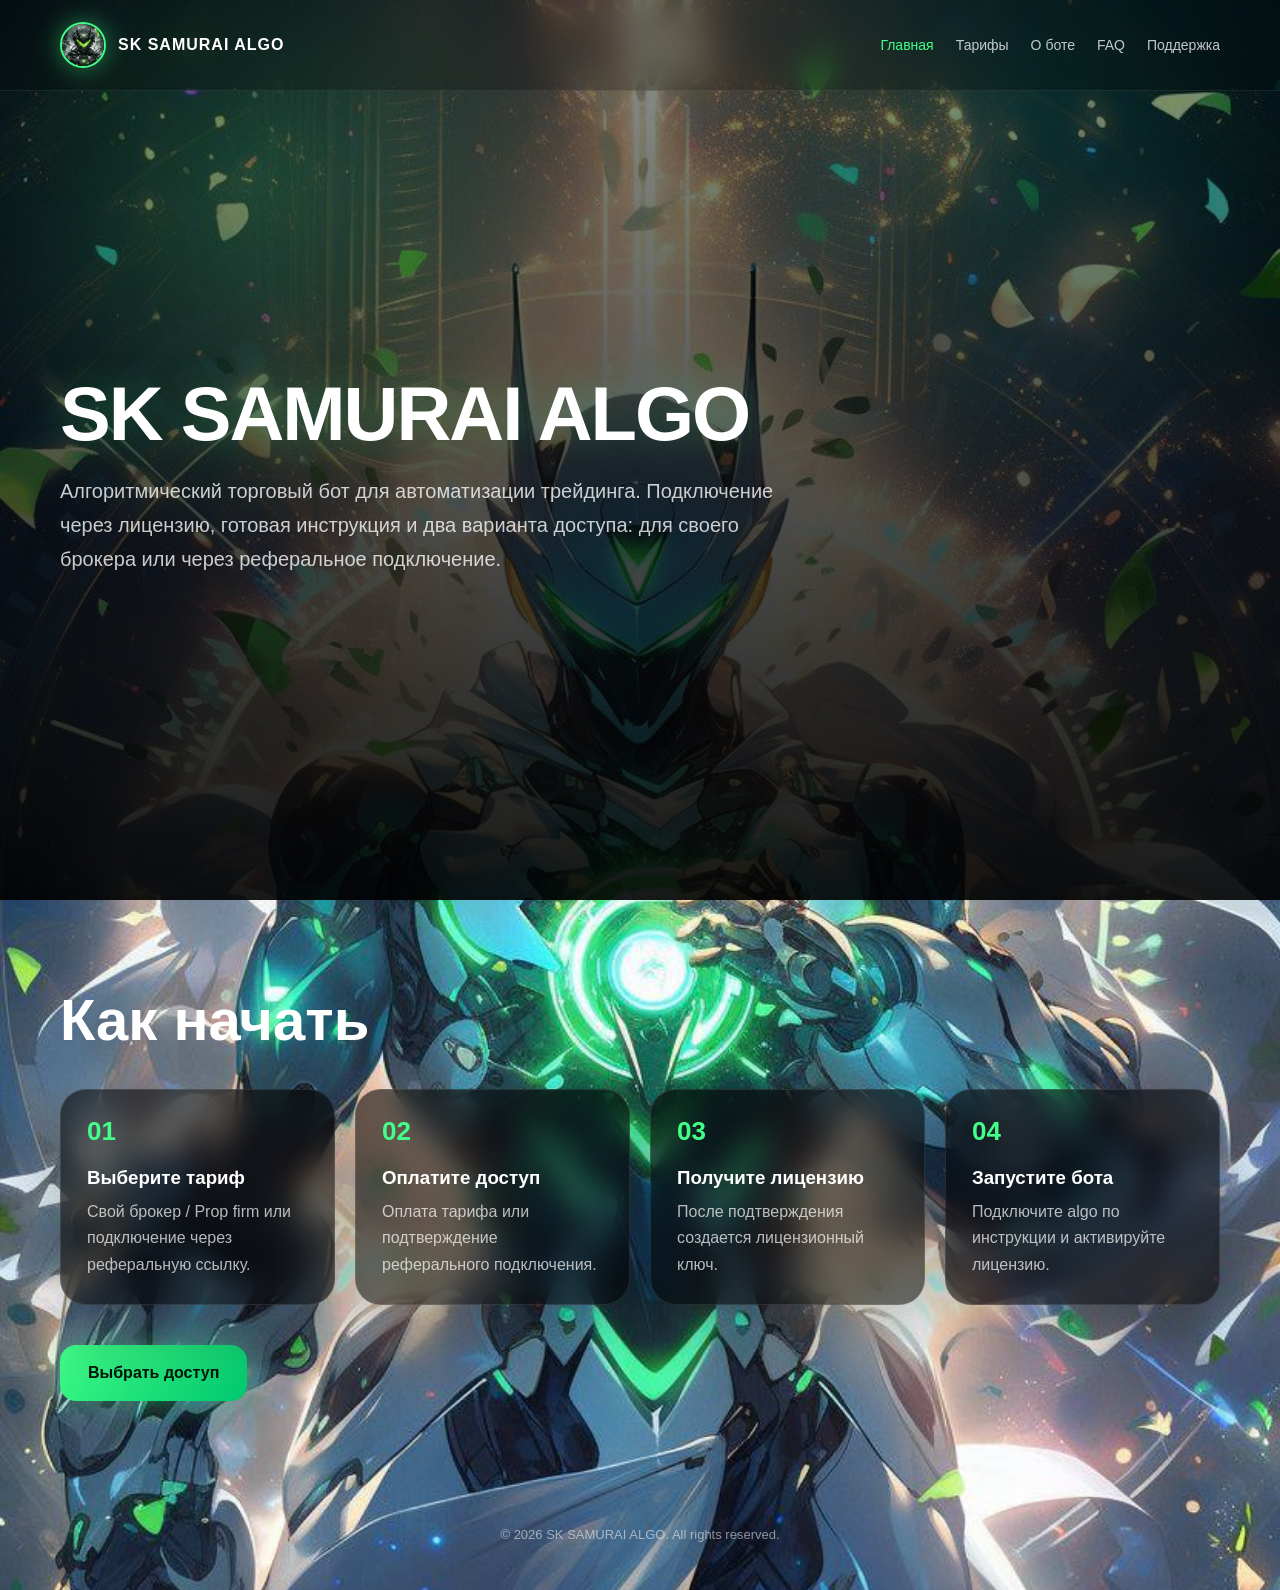
==== index.html @ 3e25d1d6 "changes" ====
<!DOCTYPE html>
<html lang="ru">
<head>
  <meta charset="UTF-8" />
  <meta name="viewport" content="width=device-width, initial-scale=1.0" />
  <title>SK SAMURAI ALGO</title>
  <meta name="description" content="SK SAMURAI ALGO — алгоритмический торговый бот для автоматизации трейдинга." />
  <link rel="manifest" href="./manifest.webmanifest" />
  <meta name="apple-mobile-web-app-title" content="SK SAMURAI ALGO" />
  <meta name="apple-mobile-web-app-capable" content="yes" />
  <meta name="mobile-web-app-capable" content="yes" />
  <meta name="theme-color" content="#020403" />
  <link rel="apple-touch-icon" href="./assets/apple-touch-icon.png" />
  <link rel="icon" type="image/png" sizes="192x192" href="./assets/icon-192.png" />
  <link rel="stylesheet" href="style.css" />
</head>
<body>

  <div class="bg-overlay"></div>

  <header class="header">
    <a href="index.html" class="logo">
      <img src="./assets/cbot-ava.jpg" alt="SK SAMURAI ALGO" />
      <span>SK SAMURAI ALGO</span>
    </a>

    <button class="menu-btn" aria-label="Открыть меню">
      <span></span>
      <span></span>
      <span></span>
    </button>

    <nav class="nav">
      <a href="index.html" class="current">Главная</a>
      <a href="plans.html">Тарифы</a>
      <a href="about.html">О боте</a>
      <a href="faq.html">FAQ</a>
      <a href="https://t.me/manager_sk_ua" target="_blank" rel="noopener">Поддержка</a>
    </nav>
  </header>

  <main>
    <section class="hero">
      <div class="hero-content">
        <h1>SK SAMURAI ALGO</h1>

        <p>
          Алгоритмический торговый бот для автоматизации трейдинга.
          Подключение через лицензию, готовая инструкция и два варианта доступа:
          для своего брокера или через реферальное подключение.
        </p>
      </div>
    </section>

    <section class="section" id="steps">
      <div class="section-title">
        <h2>Как начать</h2>
      </div>

      <div class="steps-grid">
        <div class="step-card"><span>01</span><h3>Выберите тариф</h3><p>Свой брокер / Prop firm или подключение через реферальную ссылку.</p></div>
        <div class="step-card"><span>02</span><h3>Оплатите доступ</h3><p>Оплата тарифа или подтверждение реферального подключения.</p></div>
        <div class="step-card"><span>03</span><h3>Получите лицензию</h3><p>После подтверждения создается лицензионный ключ.</p></div>
        <div class="step-card"><span>04</span><h3>Запустите бота</h3><p>Подключите algo по инструкции и активируйте лицензию.</p></div>
      </div>

      <div class="steps-cta">
        <a href="plans.html" class="btn btn-primary">Выбрать доступ</a>
      </div>
    </section>
  </main>

  <footer class="footer">
    © 2026 SK SAMURAI ALGO. All rights reserved.
  </footer>

  <script src="script.js"></script>
</body>
</html>
---- style.css ----
* {
  margin: 0;
  padding: 0;
  box-sizing: border-box;
}

html {
  scroll-behavior: smooth;
}

body {
  min-height: 100vh;
  font-family: Arial, Helvetica, sans-serif;
  color: #ffffff;
  background-color: #020403;
  background-image: url("./assets/cbot-bg.jpg");
  background-position: center top;
  background-size: cover;
  background-repeat: no-repeat;
  overflow-x: hidden;
}

/* Десктоп: фото на body скролиться разом зі сторінкою (цей шар вимкнений).
   Мобільний (в media-query нижче): фото стоїть нерухомо через цей фіксований шар.
   Висота прибита до 100lvh, щоб фото НЕ перемасштабовувалось (не "зумилось")
   коли при скролі ховається/з'являється панель браузера. */
body::before {
  content: "";
  position: fixed;
  top: 0;
  left: 0;
  width: 100%;
  height: 100vh;
  height: 100lvh;
  z-index: -2;
  background-image: url("./assets/cbot-bg.jpg");
  background-position: center top;
  background-size: cover;
  background-repeat: no-repeat;
  display: none;
}

.bg-overlay {
  position: fixed;
  inset: 0;
  z-index: -1;
  background:
    radial-gradient(circle at 20% 20%, rgba(65, 255, 136, 0.20), transparent 30%),
    radial-gradient(circle at 80% 10%, rgba(0, 255, 170, 0.12), transparent 35%),
    linear-gradient(180deg, rgba(0, 0, 0, 0.42), rgba(0, 0, 0, 0.9));
}

.header {
  width: 100%;
  padding: 22px 60px;
  display: flex;
  justify-content: space-between;
  align-items: center;
  backdrop-filter: blur(14px);
  background: rgba(0, 0, 0, 0.22);
  border-bottom: 1px solid rgba(255, 255, 255, 0.08);
  position: sticky;
  top: 0;
  z-index: 10;
}

.logo {
  display: flex;
  align-items: center;
  gap: 12px;
  text-decoration: none;
  color: #ffffff;
  font-weight: 800;
  letter-spacing: 1px;
  white-space: nowrap;
}

.logo img {
  width: 46px;
  height: 46px;
  border-radius: 50%;
  object-fit: cover;
  border: 2px solid #41ff88;
  box-shadow: 0 0 25px rgba(65, 255, 136, 0.45);
}

.nav {
  display: flex;
  align-items: center;
  gap: 22px;
}

.nav a {
  color: rgba(255, 255, 255, 0.76);
  text-decoration: none;
  font-size: 14px;
  transition: 0.2s;
}

.nav a:hover {
  color: #41ff88;
}

.hero {
  min-height: calc(100vh - 91px);
  padding: 90px 60px;
  display: flex;
  align-items: center;
}

.hero-content {
  width: min(900px, 100%);
}

.badge {
  display: inline-flex;
  padding: 10px 16px;
  margin-bottom: 26px;
  border-radius: 999px;
  border: 1px solid rgba(65, 255, 136, 0.45);
  background: rgba(0, 0, 0, 0.42);
  color: #7dffab;
  font-size: 14px;
  font-weight: 700;
  box-shadow: inset 0 0 25px rgba(65, 255, 136, 0.08);
}

.hero h1 {
  max-width: 860px;
  font-size: clamp(40px, 6.5vw, 76px);
  line-height: 0.92;
  letter-spacing: -2px;
  text-transform: uppercase;
  white-space: nowrap;
  text-shadow: 0 0 40px rgba(65, 255, 136, 0.25);
  margin-bottom: 26px;
}

.hero p {
  max-width: 760px;
  color: rgba(255, 255, 255, 0.78);
  font-size: 20px;
  line-height: 1.7;
  margin-bottom: 36px;
}

.hero-buttons {
  display: flex;
  gap: 16px;
  flex-wrap: wrap;
}

.btn {
  min-height: 56px;
  padding: 0 28px;
  border-radius: 16px;
  display: inline-flex;
  align-items: center;
  justify-content: center;
  text-decoration: none;
  font-weight: 800;
  transition: 0.25s;
}

.btn-primary {
  background: linear-gradient(135deg, #41ff88, #00c96f);
  color: #001507;
  box-shadow: 0 0 35px rgba(65, 255, 136, 0.35);
}

.btn-primary:hover {
  transform: translateY(-3px);
  box-shadow: 0 0 55px rgba(65, 255, 136, 0.55);
}

.btn-secondary {
  color: #ffffff;
  border: 1px solid rgba(255, 255, 255, 0.16);
  background: rgba(0, 0, 0, 0.34);
}

.btn-secondary:hover {
  border-color: rgba(65, 255, 136, 0.65);
  color: #7dffab;
}

.section {
  padding: 90px 60px;
}

.stats {
  display: grid;
  grid-template-columns: repeat(4, 1fr);
  gap: 18px;
}

.stat-card {
  padding: 26px;
  border-radius: 24px;
  background: rgba(0, 0, 0, 0.54);
  border: 1px solid rgba(255, 255, 255, 0.10);
  backdrop-filter: blur(12px);
}

.stat-card strong {
  display: block;
  color: #41ff88;
  font-size: 30px;
  margin-bottom: 8px;
}

.stat-card span {
  color: rgba(255, 255, 255, 0.66);
}

.section-title {
  max-width: 820px;
  margin-bottom: 38px;
}

.section-title span,
.support-box span {
  display: block;
  color: #41ff88;
  font-weight: 800;
  margin-bottom: 10px;
  text-transform: uppercase;
  letter-spacing: 2px;
  font-size: 13px;
}

.section-title h2,
.risk h2,
.support-box h2 {
  font-size: clamp(34px, 5vw, 58px);
  line-height: 1.05;
  margin-bottom: 16px;
}

.section-title p,
.risk p,
.support-box p {
  color: rgba(255, 255, 255, 0.72);
  font-size: 17px;
  line-height: 1.75;
}

.cards,
.pricing-grid,
.steps-grid {
  display: grid;
  gap: 20px;
}

.cards {
  grid-template-columns: repeat(3, 1fr);
}

.card,
.plan-card,
.step-card,
.faq-item,
.support-box {
  background: rgba(0, 0, 0, 0.58);
  border: 1px solid rgba(255, 255, 255, 0.10);
  backdrop-filter: blur(14px);
  border-radius: 26px;
  box-shadow: 0 25px 70px rgba(0, 0, 0, 0.28);
}

.card {
  padding: 30px;
}

.card h3 {
  color: #41ff88;
  font-size: 22px;
  margin-bottom: 12px;
}

.card p,
.step-card p,
.faq-item p {
  color: rgba(255, 255, 255, 0.70);
  line-height: 1.65;
}

.faq-item p + p {
  margin-top: 14px;
}

.pricing-grid {
  grid-template-columns: repeat(2, 1fr);
}

.plan-card {
  padding: 34px;
  position: relative;
  overflow: hidden;
}

.plan-card.featured {
  border-color: rgba(65, 255, 136, 0.45);
  box-shadow: 0 0 80px rgba(65, 255, 136, 0.16);
}

.plan-label {
  display: inline-flex;
  padding: 8px 13px;
  border-radius: 999px;
  color: #41ff88;
  background: rgba(65, 255, 136, 0.10);
  border: 1px solid rgba(65, 255, 136, 0.28);
  font-size: 13px;
  font-weight: 800;
  margin-bottom: 18px;
}

.plan-card h3 {
  font-size: 28px;
  margin-bottom: 18px;
}

.price {
  font-size: clamp(54px, 8vw, 78px);
  font-weight: 900;
  color: #41ff88;
  letter-spacing: -3px;
}

.price-note {
  color: rgba(255, 255, 255, 0.62);
  margin-bottom: 18px;
}

.monthly {
  padding: 14px 16px;
  border-radius: 16px;
  background: rgba(65, 255, 136, 0.09);
  border: 1px solid rgba(65, 255, 136, 0.22);
  color: #ffffff;
  font-weight: 800;
  margin-bottom: 24px;
}

.plan-card ul {
  list-style: none;
  display: grid;
  gap: 12px;
  margin-bottom: 28px;
}

.plan-card li {
  color: rgba(255, 255, 255, 0.75);
  line-height: 1.5;
}

.plan-card li::before {
  content: "✓";
  color: #41ff88;
  font-weight: 900;
  margin-right: 9px;
}

.buy-btn {
  width: 100%;
  height: 58px;
  border: 0;
  border-radius: 16px;
  background: linear-gradient(135deg, #41ff88, #00c96f);
  color: #001507;
  font-size: 17px;
  font-weight: 900;
  cursor: pointer;
  transition: 0.25s;
}

.buy-btn:hover {
  transform: translateY(-3px);
  box-shadow: 0 0 45px rgba(65, 255, 136, 0.38);
}

.steps-grid {
  grid-template-columns: repeat(4, 1fr);
}

.step-card {
  padding: 26px;
}

.step-card span {
  display: block;
  color: #41ff88;
  font-size: 26px;
  font-weight: 900;
  margin-bottom: 20px;
}

.step-card h3 {
  margin-bottom: 10px;
}

.faq-list {
  display: grid;
  gap: 16px;
  max-width: 980px;
}

.faq-item {
  padding: 26px;
}

.faq-item h3 {
  color: #ffffff;
  margin-bottom: 10px;
  font-size: 20px;
}

.support-box {
  max-width: 980px;
  padding: 34px;
  border-color: rgba(65, 255, 136, 0.26);
}

.support-box a {
  display: inline-flex;
  margin-top: 22px;
  min-height: 56px;
  padding: 0 26px;
  border-radius: 16px;
  align-items: center;
  justify-content: center;
  background: linear-gradient(135deg, #41ff88, #00c96f);
  color: #001507;
  font-size: 18px;
  font-weight: 900;
  text-decoration: none;
  box-shadow: 0 0 35px rgba(65, 255, 136, 0.26);
}

.risk {
  max-width: 1000px;
}

.footer {
  padding: 36px 60px 48px;
  text-align: center;
  color: rgba(255, 255, 255, 0.52);
  font-size: 13px;
}

.modal {
  position: fixed;
  inset: 0;
  z-index: 100;
  display: none;
  align-items: flex-start;
  justify-content: center;
  padding: 16px;
  overflow-y: auto;
  background: rgba(0, 0, 0, 0.76);
  backdrop-filter: blur(10px);
}

.modal.active {
  display: flex;
}

.modal-box {
  width: min(520px, 100%);
  position: relative;
  margin: auto;
  padding: 34px;
  border-radius: 28px;
  background: rgba(0, 0, 0, 0.86);
  border: 1px solid rgba(65, 255, 136, 0.35);
  box-shadow: 0 0 80px rgba(65, 255, 136, 0.18);
}

.modal-box h2 {
  font-size: 30px;
  margin-bottom: 14px;
}

.modal-box p {
  color: rgba(255, 255, 255, 0.72);
  line-height: 1.7;
  margin-bottom: 24px;
}

.modal-close {
  position: absolute;
  top: 16px;
  right: 18px;
  width: 34px;
  height: 34px;
  border: 0;
  border-radius: 50%;
  background: rgba(255, 255, 255, 0.08);
  color: white;
  font-size: 24px;
  cursor: pointer;
}

.modal-ok {
  width: 100%;
  height: 52px;
  border: 0;
  border-radius: 14px;
  background: linear-gradient(135deg, #41ff88, #00c96f);
  color: #001507;
  font-weight: 900;
  cursor: pointer;
}

.menu-btn {
  display: none;
  width: 44px;
  height: 44px;
  border: 1px solid rgba(65, 255, 136, 0.35);
  border-radius: 12px;
  background: rgba(0, 0, 0, 0.42);
  cursor: pointer;
  align-items: center;
  justify-content: center;
  flex-direction: column;
  gap: 5px;
}

.menu-btn span {
  width: 20px;
  height: 2px;
  background: #41ff88;
  border-radius: 99px;
  transition: 0.25s;
}

.menu-btn.active span:nth-child(1) {
  transform: translateY(7px) rotate(45deg);
}

.menu-btn.active span:nth-child(2) {
  opacity: 0;
}

.menu-btn.active span:nth-child(3) {
  transform: translateY(-7px) rotate(-45deg);
}

@media (max-width: 950px) {
  /* Мобільний: фото нерухоме (фіксований шар), без зуму при скролі */
  body {
    background-image: none;
  }

  body::before {
    display: block;
  }

  .header {
    padding: 18px 22px;
  }

  .menu-btn {
    display: flex;
  }

  .nav {
    position: fixed;
    top: 82px;
    left: 22px;
    right: 22px;
    display: none;
    flex-direction: column;
    padding: 18px;
    border-radius: 22px;
    background: rgba(0, 0, 0, 0.92);
    border: 1px solid rgba(65, 255, 136, 0.25);
    box-shadow: 0 25px 80px rgba(0, 0, 0, 0.5);
    backdrop-filter: blur(16px);
  }

  .nav.active {
    display: flex;
  }

  .nav a {
    width: 100%;
    padding: 14px 16px;
    border-radius: 14px;
    background: rgba(255, 255, 255, 0.04);
  }

  .hero {
    min-height: auto;
    padding: 80px 22px 60px;
    text-align: center;
    justify-content: center;
  }

  .hero h1 {
    font-size: 38px;
    line-height: 0.95;
    letter-spacing: -1.5px;
  }

  .hero p {
    font-size: 17px;
    margin-left: auto;
    margin-right: auto;
  }

  .hero-buttons {
    justify-content: center;
  }

  .section {
    padding: 64px 22px;
  }

  .stats,
  .cards,
  .pricing-grid,
  .steps-grid {
    grid-template-columns: 1fr;
  }

  .stat-card {
    text-align: center;
  }
}

@media (max-width: 520px) {
  .logo span {
    font-size: 13px;
  }

  .logo img {
    width: 42px;
    height: 42px;
  }

  .hero {
    padding-top: 58px;
  }

  .hero h1 {
    font-size: 34px;
  }

  .hero p {
    font-size: 16px;
  }

  .btn,
  .support-box a {
    width: 100%;
  }

  .plan-card,
  .card,
  .step-card,
  .faq-item,
  .stat-card,
  .support-box {
    padding: 22px;
  }
}

.form-input {
  width: 100%;
  height: 52px;
  margin-bottom: 14px;
  padding: 0 16px;
  border-radius: 14px;
  border: 1px solid rgba(65, 255, 136, 0.22);
  background: rgba(255, 255, 255, 0.06);
  color: #ffffff;
  font-size: 15px;
  outline: none;
}

.form-input::placeholder {
  color: rgba(255, 255, 255, 0.45);
}

.wallet-box,
.license-box {
  margin: 20px 0;
  padding: 18px;
  border-radius: 16px;
  background: rgba(65, 255, 136, 0.08);
  border: 1px solid rgba(65, 255, 136, 0.25);
  word-break: break-all;
}

.wallet-box span {
  display: block;
  margin-bottom: 8px;
  color: rgba(255, 255, 255, 0.62);
  font-size: 14px;
}

.wallet-box strong,
.license-box {
  color: #41ff88;
  font-weight: 900;
}

.form-note {
  margin-top: 16px;
  font-size: 14px;
  opacity: 0.7;
}

.form-note a {
  color: #41ff88;
  text-decoration: underline;
  opacity: 1;
  font-weight: 600;
}

.support-link {
  display: inline-flex;
  width: 100%;
  min-height: 52px;
  align-items: center;
  justify-content: center;
  border-radius: 14px;
  background: linear-gradient(135deg, #41ff88, #00c96f);
  color: #001507;
  font-weight: 900;
  text-decoration: none;
}
/* --- Multi-page navigation additions --- */
.nav a.current {
  color: #41ff88;
}

.steps-cta {
  margin-top: 40px;
}

/* Footer sticks to the bottom on short pages (Тарифы / FAQ) */
body {
  display: flex;
  flex-direction: column;
}

main {
  flex: 1 0 auto;
}

.footer {
  flex-shrink: 0;
}

/* --- About page long text --- */
.about-text {
  max-width: 820px;
}

.about-text p {
  color: rgba(255, 255, 255, 0.96);
  font-size: 17px;
  line-height: 1.8;
  margin-bottom: 18px;
  text-shadow: 0 1px 14px rgba(0, 0, 0, 0.6);
}

.about-text p:last-child {
  margin-bottom: 0;
}

/* --- Referral link inside modal --- */
.ref-link {
  display: inline-flex;
  width: 100%;
  align-items: center;
  justify-content: center;
  text-align: center;
  min-height: 48px;
  padding: 12px 16px;
  margin-bottom: 14px;
  border-radius: 14px;
  border: 1px solid rgba(65, 255, 136, 0.5);
  background: rgba(65, 255, 136, 0.10);
  color: #41ff88;
  font-weight: 800;
  text-decoration: none;
}

.ref-link:hover {
  background: rgba(65, 255, 136, 0.18);
}
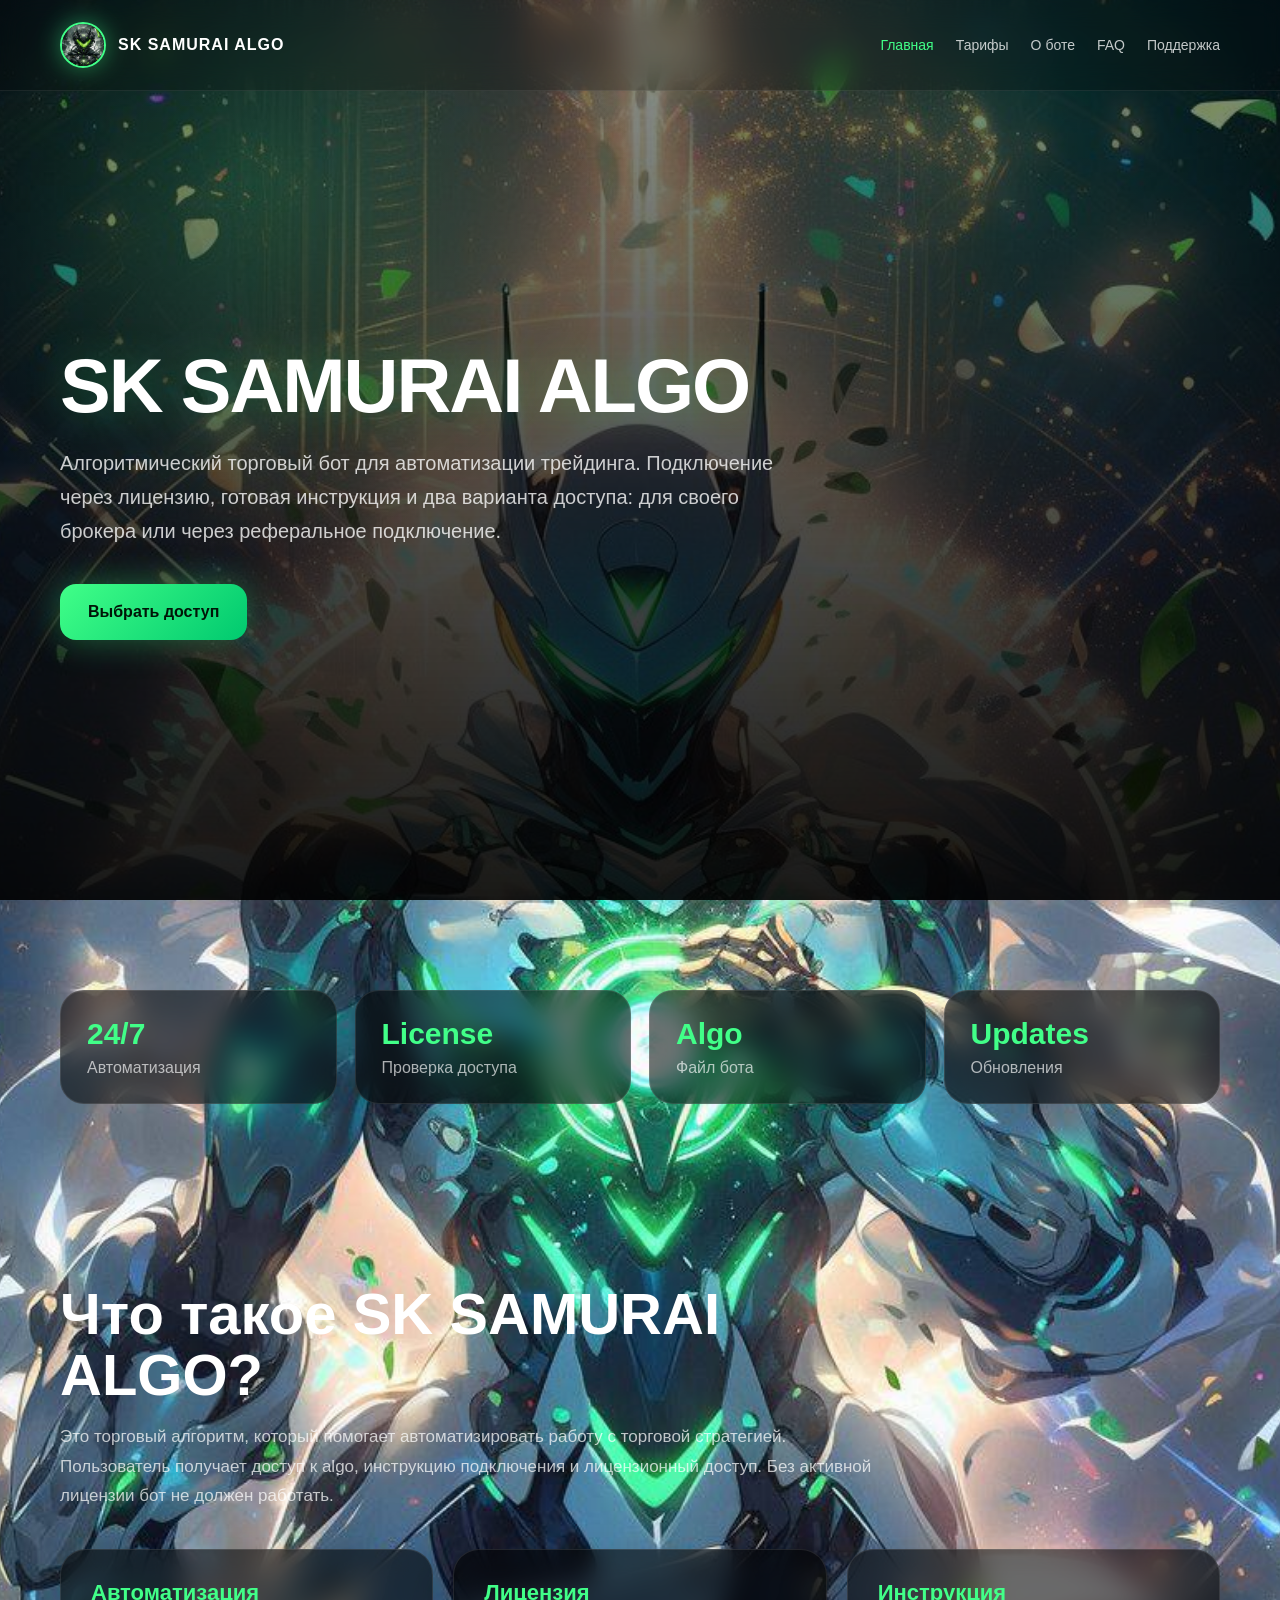
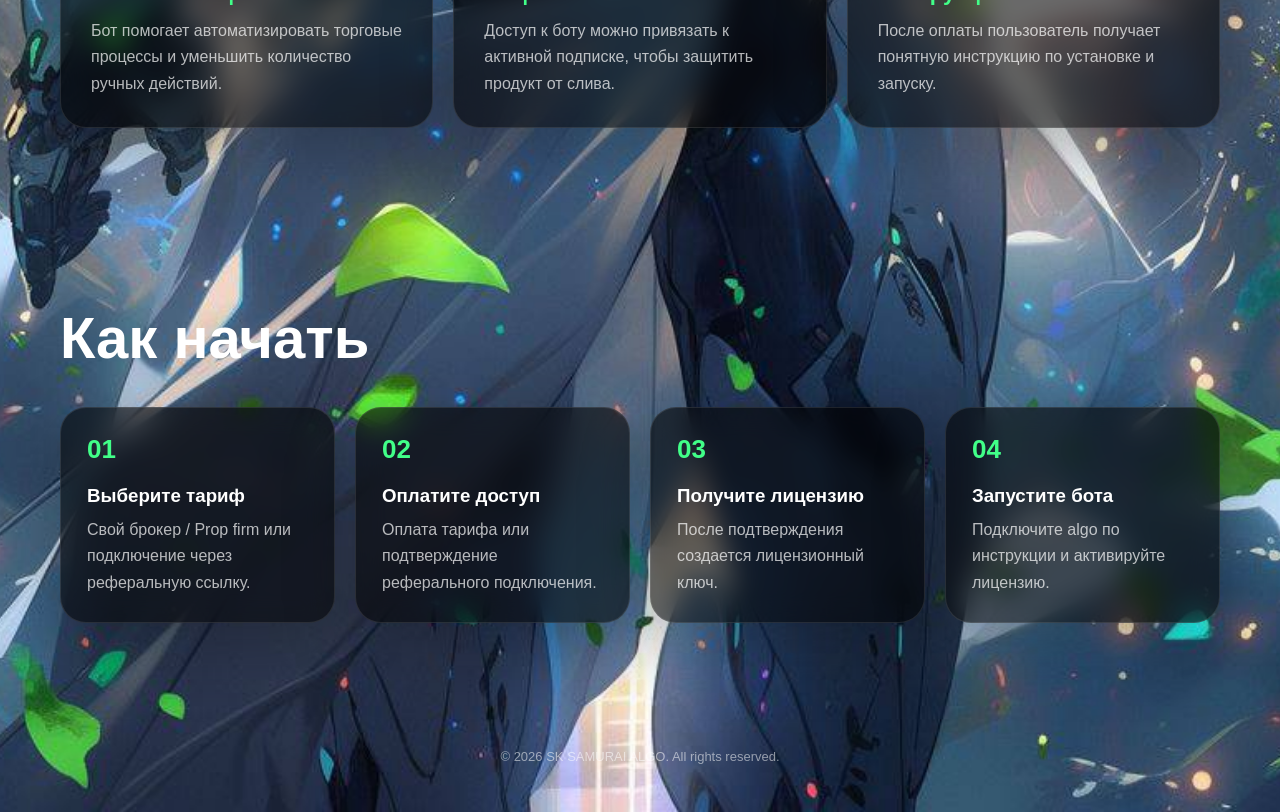
==== commit 67c7c09e: "changes" ====
--- a/index.html
+++ b/index.html
@@ -49,6 +49,45 @@
           Подключение через лицензию, готовая инструкция и два варианта доступа:
           для своего брокера или через реферальное подключение.
         </p>
+
+        <div class="hero-buttons">
+          <a href="plans.html" class="btn btn-primary">Выбрать доступ</a>
+        </div>
+      </div>
+    </section>
+
+    <section class="section stats">
+      <div class="stat-card"><strong>24/7</strong><span>Автоматизация</span></div>
+      <div class="stat-card"><strong>License</strong><span>Проверка доступа</span></div>
+      <div class="stat-card"><strong>Algo</strong><span>Файл бота</span></div>
+      <div class="stat-card"><strong>Updates</strong><span>Обновления</span></div>
+    </section>
+
+    <section class="section" id="about">
+      <div class="section-title">
+        <h2>Что такое SK SAMURAI ALGO?</h2>
+        <p>
+          Это торговый алгоритм, который помогает автоматизировать работу с торговой стратегией.
+          Пользователь получает доступ к algo, инструкцию подключения и лицензионный доступ.
+          Без активной лицензии бот не должен работать.
+        </p>
+      </div>
+
+      <div class="cards">
+        <div class="card">
+          <h3>Автоматизация</h3>
+          <p>Бот помогает автоматизировать торговые процессы и уменьшить количество ручных действий.</p>
+        </div>
+
+        <div class="card">
+          <h3>Лицензия</h3>
+          <p>Доступ к боту можно привязать к активной подписке, чтобы защитить продукт от слива.</p>
+        </div>
+
+        <div class="card">
+          <h3>Инструкция</h3>
+          <p>После оплаты пользователь получает понятную инструкцию по установке и запуску.</p>
+        </div>
       </div>
     </section>
 
@@ -63,10 +102,6 @@
         <div class="step-card"><span>03</span><h3>Получите лицензию</h3><p>После подтверждения создается лицензионный ключ.</p></div>
         <div class="step-card"><span>04</span><h3>Запустите бота</h3><p>Подключите algo по инструкции и активируйте лицензию.</p></div>
       </div>
-
-      <div class="steps-cta">
-        <a href="plans.html" class="btn btn-primary">Выбрать доступ</a>
-      </div>
     </section>
   </main>
 
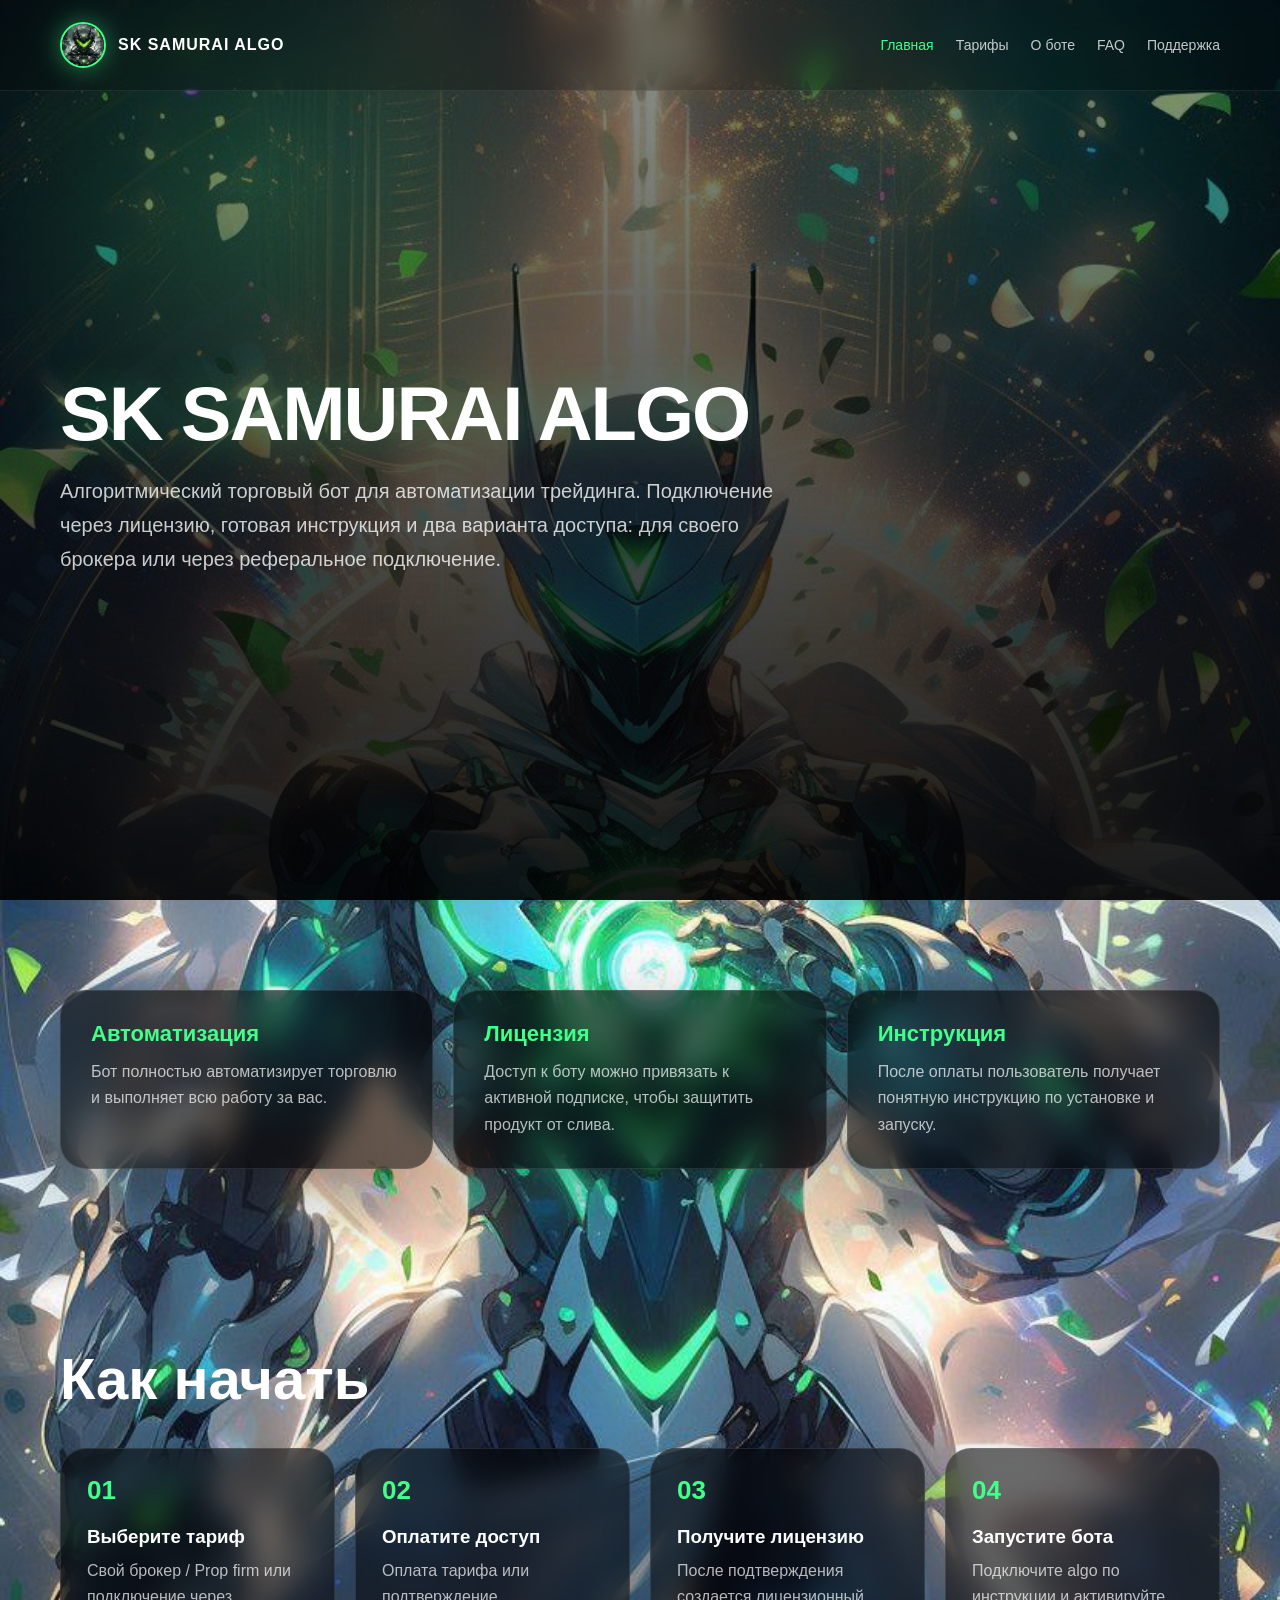
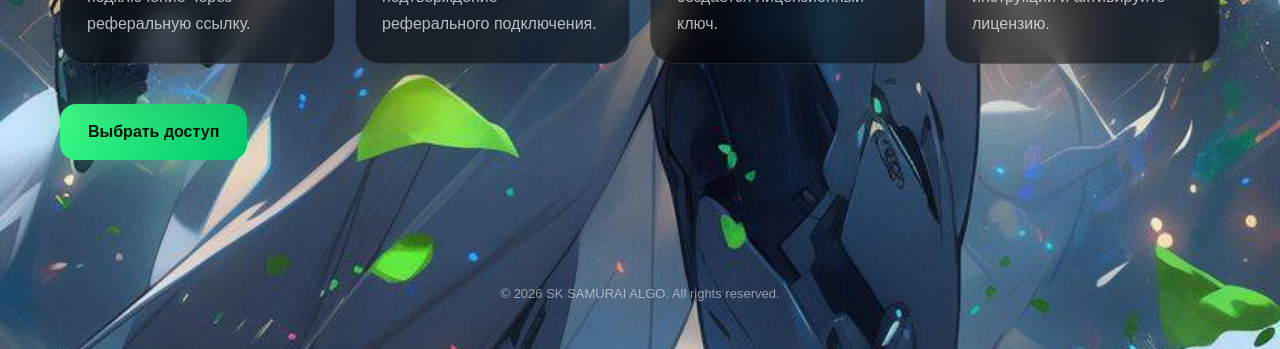
==== commit 34db68bc: "changes" ====
--- a/index.html
+++ b/index.html
@@ -49,34 +49,14 @@
           Подключение через лицензию, готовая инструкция и два варианта доступа:
           для своего брокера или через реферальное подключение.
         </p>
-
-        <div class="hero-buttons">
-          <a href="plans.html" class="btn btn-primary">Выбрать доступ</a>
-        </div>
       </div>
     </section>
 
-    <section class="section stats">
-      <div class="stat-card"><strong>24/7</strong><span>Автоматизация</span></div>
-      <div class="stat-card"><strong>License</strong><span>Проверка доступа</span></div>
-      <div class="stat-card"><strong>Algo</strong><span>Файл бота</span></div>
-      <div class="stat-card"><strong>Updates</strong><span>Обновления</span></div>
-    </section>
-
-    <section class="section" id="about">
-      <div class="section-title">
-        <h2>Что такое SK SAMURAI ALGO?</h2>
-        <p>
-          Это торговый алгоритм, который помогает автоматизировать работу с торговой стратегией.
-          Пользователь получает доступ к algo, инструкцию подключения и лицензионный доступ.
-          Без активной лицензии бот не должен работать.
-        </p>
-      </div>
-
+    <section class="section">
       <div class="cards">
         <div class="card">
           <h3>Автоматизация</h3>
-          <p>Бот помогает автоматизировать торговые процессы и уменьшить количество ручных действий.</p>
+          <p>Бот полностью автоматизирует торговлю и выполняет всю работу за вас.</p>
         </div>
 
         <div class="card">
@@ -102,6 +82,10 @@
         <div class="step-card"><span>03</span><h3>Получите лицензию</h3><p>После подтверждения создается лицензионный ключ.</p></div>
         <div class="step-card"><span>04</span><h3>Запустите бота</h3><p>Подключите algo по инструкции и активируйте лицензию.</p></div>
       </div>
+
+      <div class="steps-cta">
+        <a href="plans.html" class="btn btn-primary">Выбрать доступ</a>
+      </div>
     </section>
   </main>
 
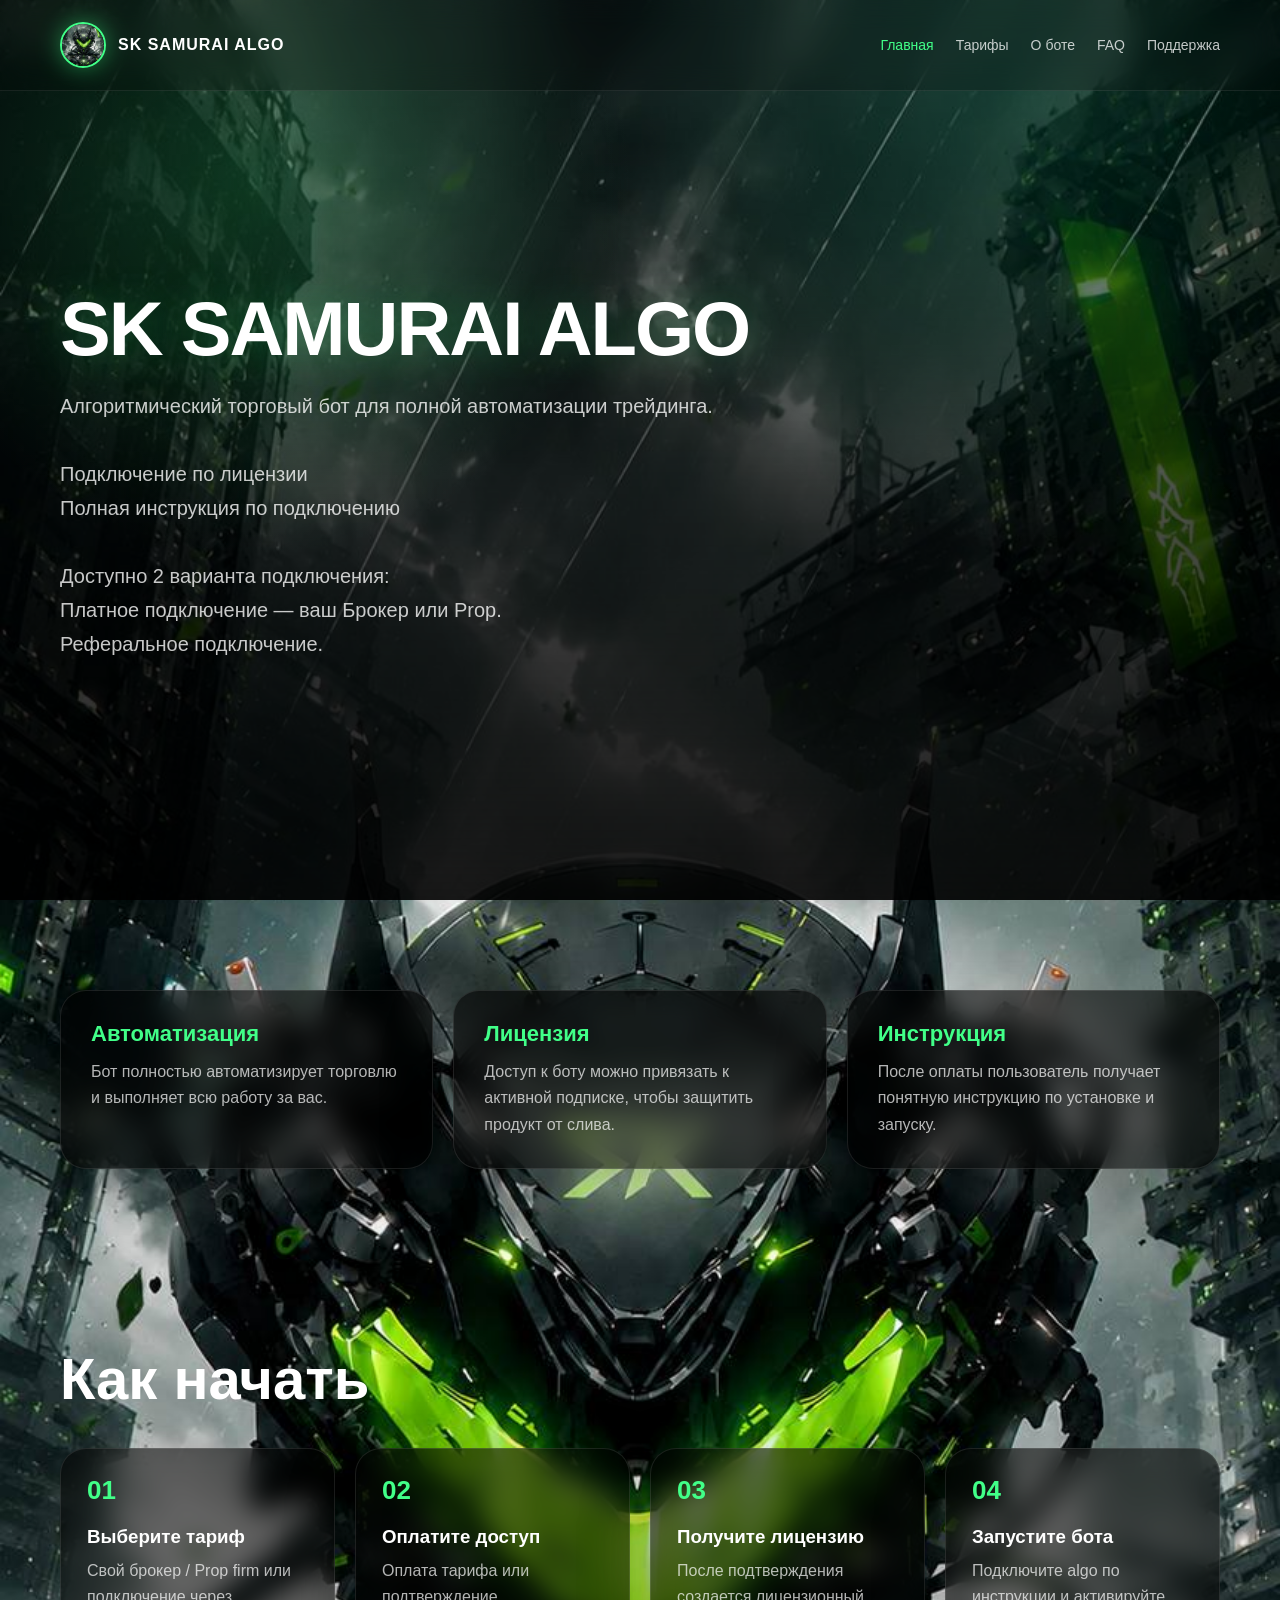
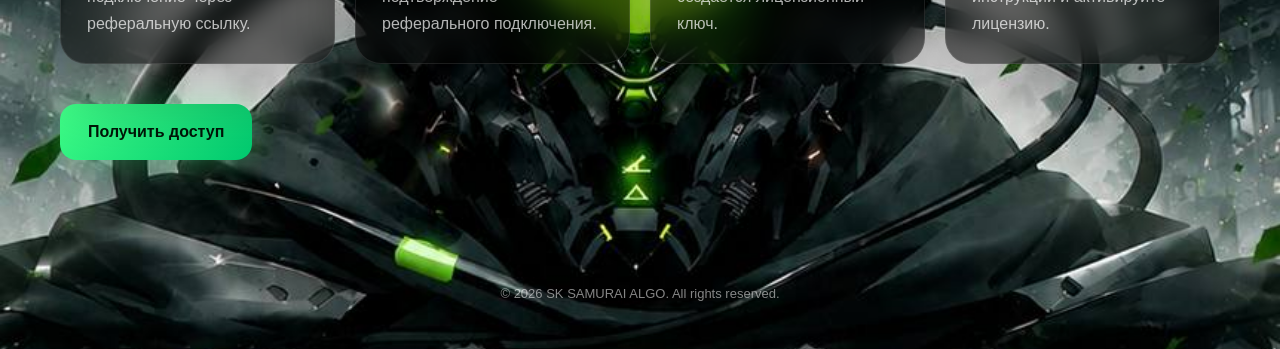
==== commit bfe4accb: "changes" ====
--- a/index.html
+++ b/index.html
@@ -45,9 +45,12 @@
         <h1>SK SAMURAI ALGO</h1>
 
         <p>
-          Алгоритмический торговый бот для автоматизации трейдинга.
-          Подключение через лицензию, готовая инструкция и два варианта доступа:
-          для своего брокера или через реферальное подключение.
+          Алгоритмический торговый бот для полной автоматизации трейдинга.<br><br>
+          Подключение по лицензии<br>
+          Полная инструкция по подключению<br><br>
+          Доступно 2 варианта подключения:<br>
+          Платное подключение — ваш Брокер или Prop.<br>
+          Реферальное подключение.
         </p>
       </div>
     </section>
@@ -84,7 +87,7 @@
       </div>
 
       <div class="steps-cta">
-        <a href="plans.html" class="btn btn-primary">Выбрать доступ</a>
+        <a href="plans.html" class="btn btn-primary">Получить доступ</a>
       </div>
     </section>
   </main>
--- a/style.css
+++ b/style.css
@@ -593,7 +593,7 @@
 
   .hero {
     min-height: auto;
-    padding: 80px 22px 60px;
+    padding: 70px 22px 4px;
     text-align: center;
     justify-content: center;
   }
@@ -615,7 +615,11 @@
   }
 
   .section {
-    padding: 64px 22px;
+    padding: 40px 22px;
+  }
+
+  .section-title {
+    margin-bottom: 22px;
   }
 
   .stats,
@@ -793,3 +797,95 @@
 .ref-link:hover {
   background: rgba(65, 255, 136, 0.18);
 }
+
+/* --- Renew link under the plan button --- */
+.renew-link {
+  display: block;
+  text-align: center;
+  margin-top: 14px;
+  color: #41ff88;
+  font-size: 14px;
+  font-weight: 700;
+  text-decoration: none;
+}
+
+.renew-link:hover {
+  text-decoration: underline;
+}
+
+/* --- Кнопки на экране успешной оплаты --- */
+.success-actions {
+  margin-top: 20px;
+  padding-top: 18px;
+  border-top: 1px solid rgba(255, 255, 255, 0.10);
+}
+
+.success-actions-title {
+  font-weight: 700;
+  margin-bottom: 10px;
+}
+
+.modal-link {
+  display: flex;
+  align-items: center;
+  justify-content: center;
+  width: 100%;
+  min-height: 52px;
+  margin-top: 10px;
+  padding: 12px 16px;
+  border-radius: 14px;
+  border: 1px solid rgba(65, 255, 136, 0.5);
+  background: rgba(65, 255, 136, 0.08);
+  color: #41ff88;
+  font-weight: 700;
+  text-decoration: none;
+  text-align: center;
+}
+
+.modal-link:hover {
+  background: rgba(65, 255, 136, 0.16);
+}
+
+.modal-link.primary {
+  border: 0;
+  background: linear-gradient(135deg, #41ff88, #00c96f);
+  color: #001507;
+  font-weight: 800;
+}
+
+/* --- Баннер совместимости (страница тарифов) --- */
+.compat-notice {
+  display: flex;
+  align-items: center;
+  justify-content: center;
+  gap: 12px;
+  margin: 0 auto 36px;
+  max-width: 520px;
+  padding: 16px 22px;
+  border-radius: 16px;
+  border: 1px solid rgba(65, 255, 136, 0.45);
+  background: rgba(65, 255, 136, 0.10);
+  color: #41ff88;
+  font-weight: 800;
+  font-size: 18px;
+  letter-spacing: 0.04em;
+  text-transform: uppercase;
+  text-align: center;
+}
+
+.compat-icon {
+  font-size: 20px;
+  line-height: 1;
+}
+
+@media (max-width: 520px) {
+  .compat-notice {
+    font-size: 15px;
+    padding: 14px 16px;
+    gap: 8px;
+  }
+}
+
+.compat-notice .brand-ct {
+  text-transform: none;
+}
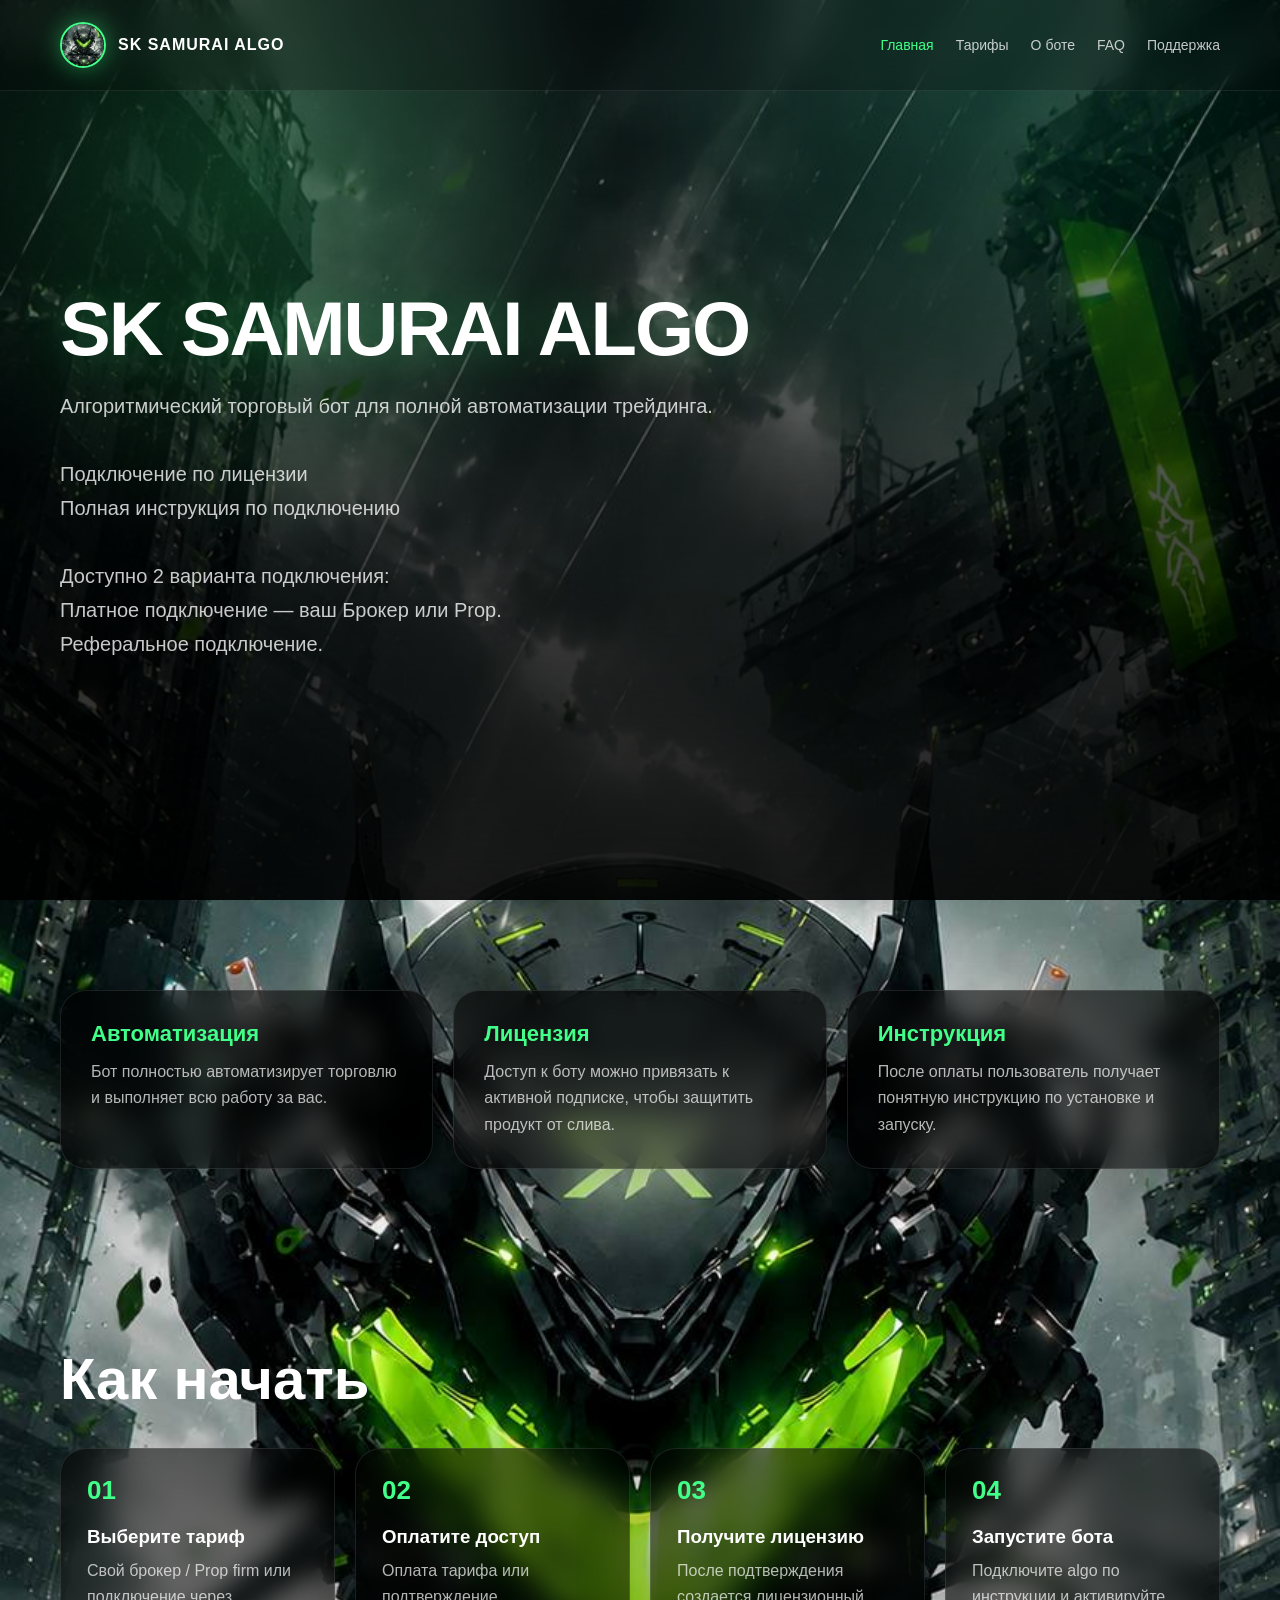
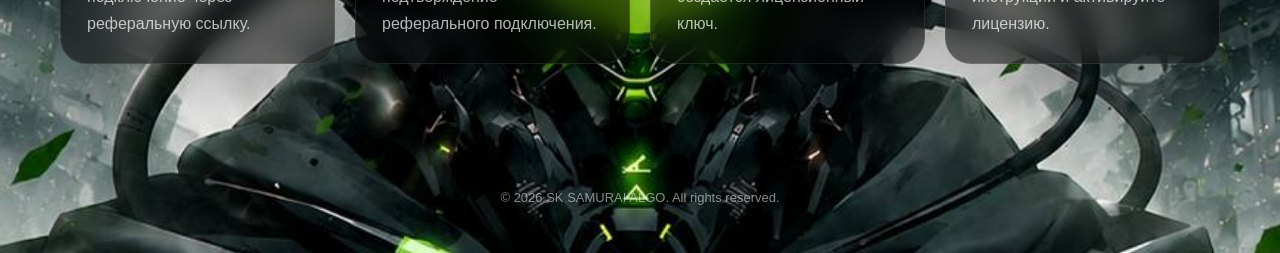
==== commit 4191e71d: "changes" ====
--- a/index.html
+++ b/index.html
@@ -85,10 +85,6 @@
         <div class="step-card"><span>03</span><h3>Получите лицензию</h3><p>После подтверждения создается лицензионный ключ.</p></div>
         <div class="step-card"><span>04</span><h3>Запустите бота</h3><p>Подключите algo по инструкции и активируйте лицензию.</p></div>
       </div>
-
-      <div class="steps-cta">
-        <a href="plans.html" class="btn btn-primary">Получить доступ</a>
-      </div>
     </section>
   </main>
 
--- a/style.css
+++ b/style.css
@@ -806,7 +806,7 @@
   color: #41ff88;
   font-size: 14px;
   font-weight: 700;
-  text-decoration: none;
+  text-decoration: underline;
 }
 
 .renew-link:hover {
@@ -889,3 +889,16 @@
 .compat-notice .brand-ct {
   text-transform: none;
 }
+
+.ctrader-logo {
+  height: 28px;
+  width: auto;
+  display: inline-block;
+  vertical-align: middle;
+}
+
+@media (max-width: 520px) {
+  .ctrader-logo {
+    height: 22px;
+  }
+}
